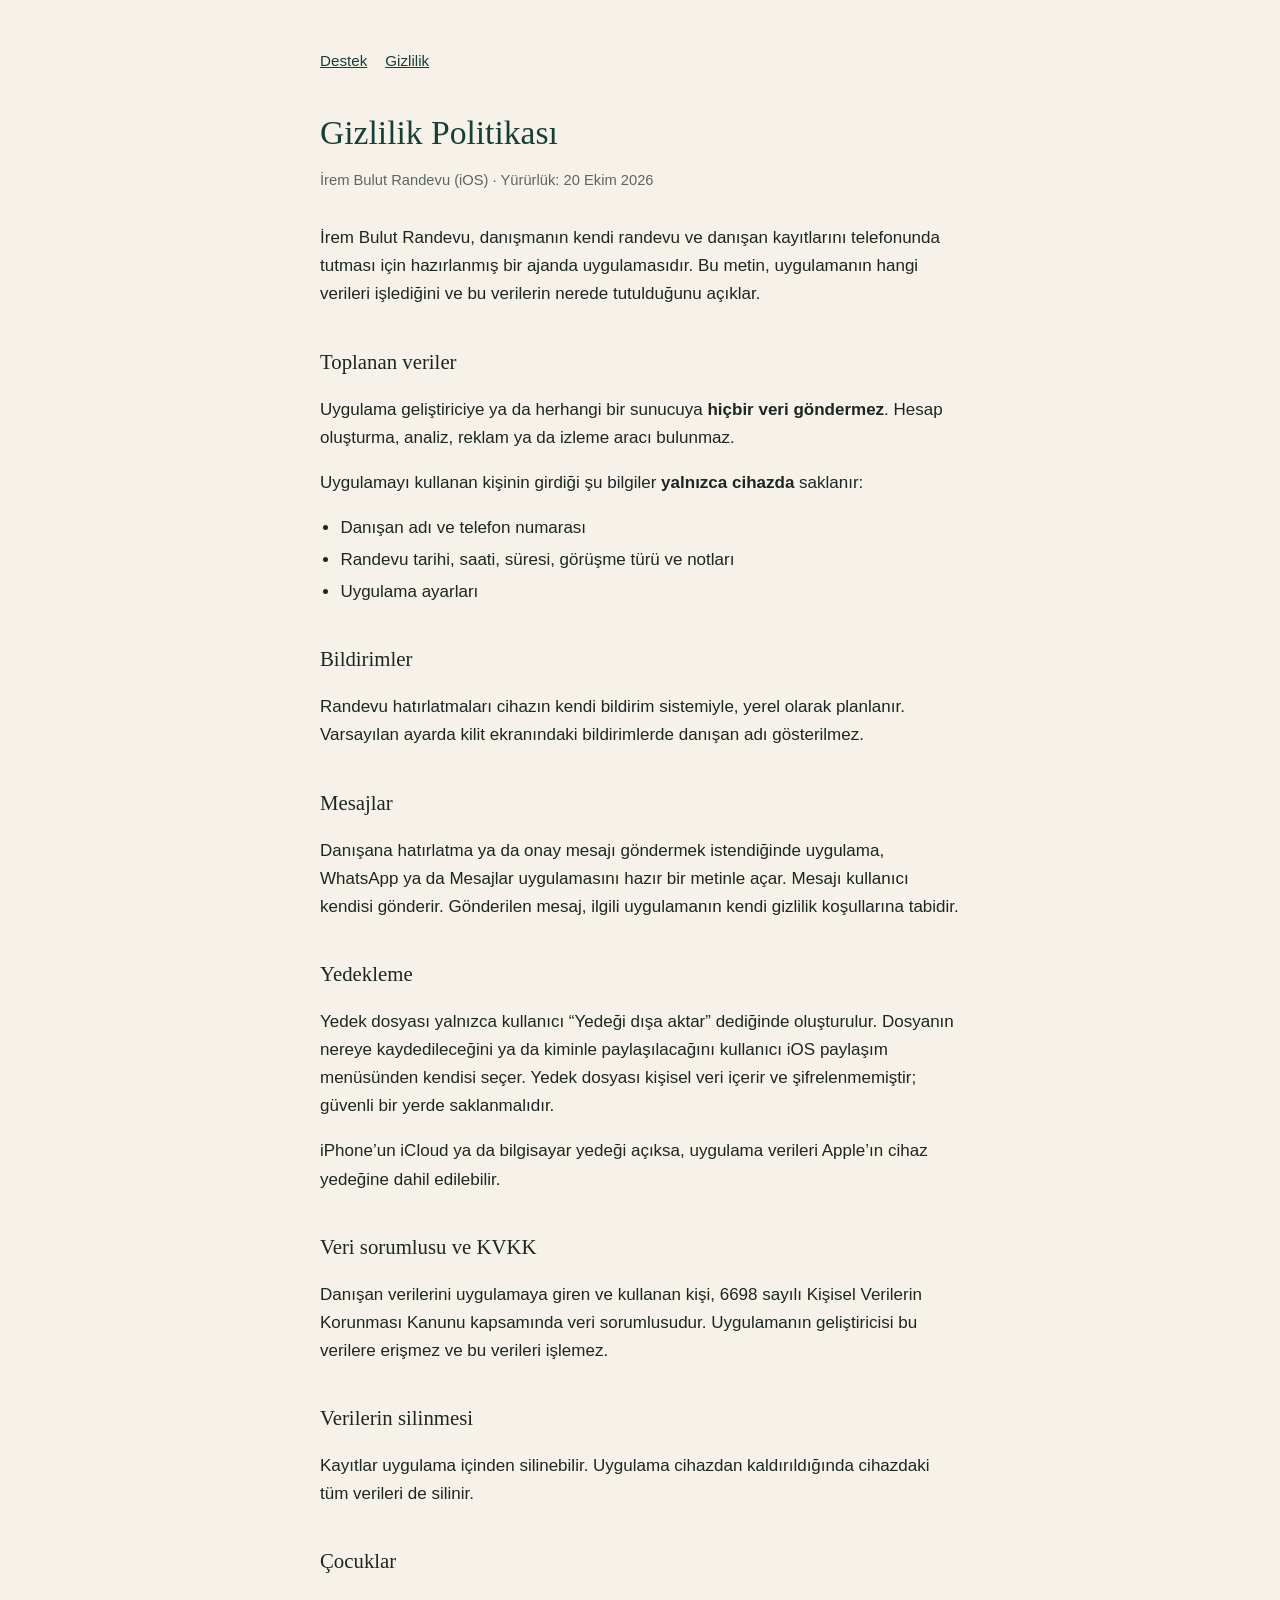
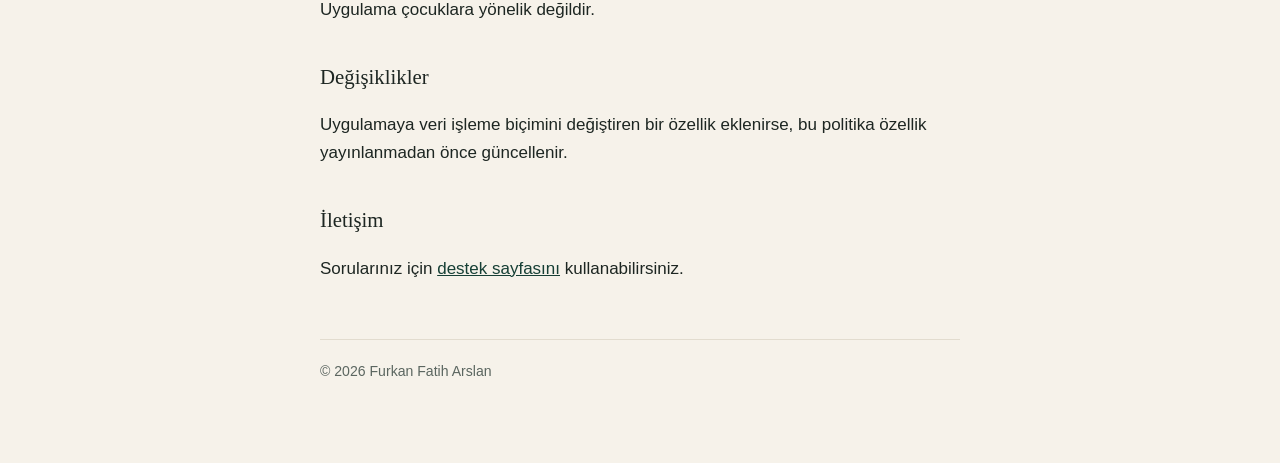
==== gizlilik.html @ be0d7b0c "docs: destek ve gizlilik sayfaları" ====
<!doctype html>
<html lang="tr"><head><meta charset="utf-8"><meta name="viewport" content="width=device-width,initial-scale=1">
<title>Gizlilik Politikası · İrem Bulut Randevu</title><link rel="stylesheet" href="style.css"></head>
<body><main>
<nav><a href="./">Destek</a><a href="gizlilik.html">Gizlilik</a></nav>
<h1>Gizlilik Politikası</h1>
<p class="meta">İrem Bulut Randevu (iOS) · Yürürlük: 20 Ekim 2026</p>

<p>İrem Bulut Randevu, danışmanın kendi randevu ve danışan kayıtlarını telefonunda tutması için hazırlanmış bir ajanda uygulamasıdır. Bu metin, uygulamanın hangi verileri işlediğini ve bu verilerin nerede tutulduğunu açıklar.</p>

<h2>Toplanan veriler</h2>
<p>Uygulama geliştiriciye ya da herhangi bir sunucuya <strong>hiçbir veri göndermez</strong>. Hesap oluşturma, analiz, reklam ya da izleme aracı bulunmaz.</p>
<p>Uygulamayı kullanan kişinin girdiği şu bilgiler <strong>yalnızca cihazda</strong> saklanır:</p>
<ul>
<li>Danışan adı ve telefon numarası</li>
<li>Randevu tarihi, saati, süresi, görüşme türü ve notları</li>
<li>Uygulama ayarları</li>
</ul>

<h2>Bildirimler</h2>
<p>Randevu hatırlatmaları cihazın kendi bildirim sistemiyle, yerel olarak planlanır. Varsayılan ayarda kilit ekranındaki bildirimlerde danışan adı gösterilmez.</p>

<h2>Mesajlar</h2>
<p>Danışana hatırlatma ya da onay mesajı göndermek istendiğinde uygulama, WhatsApp ya da Mesajlar uygulamasını hazır bir metinle açar. Mesajı kullanıcı kendisi gönderir. Gönderilen mesaj, ilgili uygulamanın kendi gizlilik koşullarına tabidir.</p>

<h2>Yedekleme</h2>
<p>Yedek dosyası yalnızca kullanıcı “Yedeği dışa aktar” dediğinde oluşturulur. Dosyanın nereye kaydedileceğini ya da kiminle paylaşılacağını kullanıcı iOS paylaşım menüsünden kendisi seçer. Yedek dosyası kişisel veri içerir ve şifrelenmemiştir; güvenli bir yerde saklanmalıdır.</p>
<p>iPhone’un iCloud ya da bilgisayar yedeği açıksa, uygulama verileri Apple’ın cihaz yedeğine dahil edilebilir.</p>

<h2>Veri sorumlusu ve KVKK</h2>
<p>Danışan verilerini uygulamaya giren ve kullanan kişi, 6698 sayılı Kişisel Verilerin Korunması Kanunu kapsamında veri sorumlusudur. Uygulamanın geliştiricisi bu verilere erişmez ve bu verileri işlemez.</p>

<h2>Verilerin silinmesi</h2>
<p>Kayıtlar uygulama içinden silinebilir. Uygulama cihazdan kaldırıldığında cihazdaki tüm verileri de silinir.</p>

<h2>Çocuklar</h2>
<p>Uygulama çocuklara yönelik değildir.</p>

<h2>Değişiklikler</h2>
<p>Uygulamaya veri işleme biçimini değiştiren bir özellik eklenirse, bu politika özellik yayınlanmadan önce güncellenir.</p>

<h2>İletişim</h2>
<p>Sorularınız için <a href="./">destek sayfasını</a> kullanabilirsiniz.</p>
<footer>© 2026 Furkan Fatih Arslan</footer>
</main></body></html>
---- style.css ----
:root{--bg:#F6F2EA;--ink:#1d2622;--muted:#5b6660;--accent:#163F35;--line:#e2dccf}
@media (prefers-color-scheme:dark){:root{--bg:#121816;--ink:#ece8df;--muted:#a3aca6;--accent:#8cc5b1;--line:#2a332f}}
*{box-sizing:border-box}body{margin:0;background:var(--bg);color:var(--ink);font:17px/1.65 -apple-system,BlinkMacSystemFont,"Segoe UI",Roboto,sans-serif}
main{max-width:680px;margin:0 auto;padding:48px 20px 80px}
h1{font-family:Georgia,"Times New Roman",serif;font-weight:500;font-size:2.1rem;line-height:1.2;margin:0 0 6px;color:var(--accent)}
h2{font-family:Georgia,serif;font-weight:500;font-size:1.3rem;margin:36px 0 8px}
.meta{color:var(--muted);font-size:.92rem;margin-bottom:32px}
a{color:var(--accent)}nav{display:flex;gap:18px;margin-bottom:40px;font-size:.95rem}
ul{padding-left:1.2em}li{margin:4px 0}
footer{margin-top:56px;padding-top:20px;border-top:1px solid var(--line);color:var(--muted);font-size:.88rem}
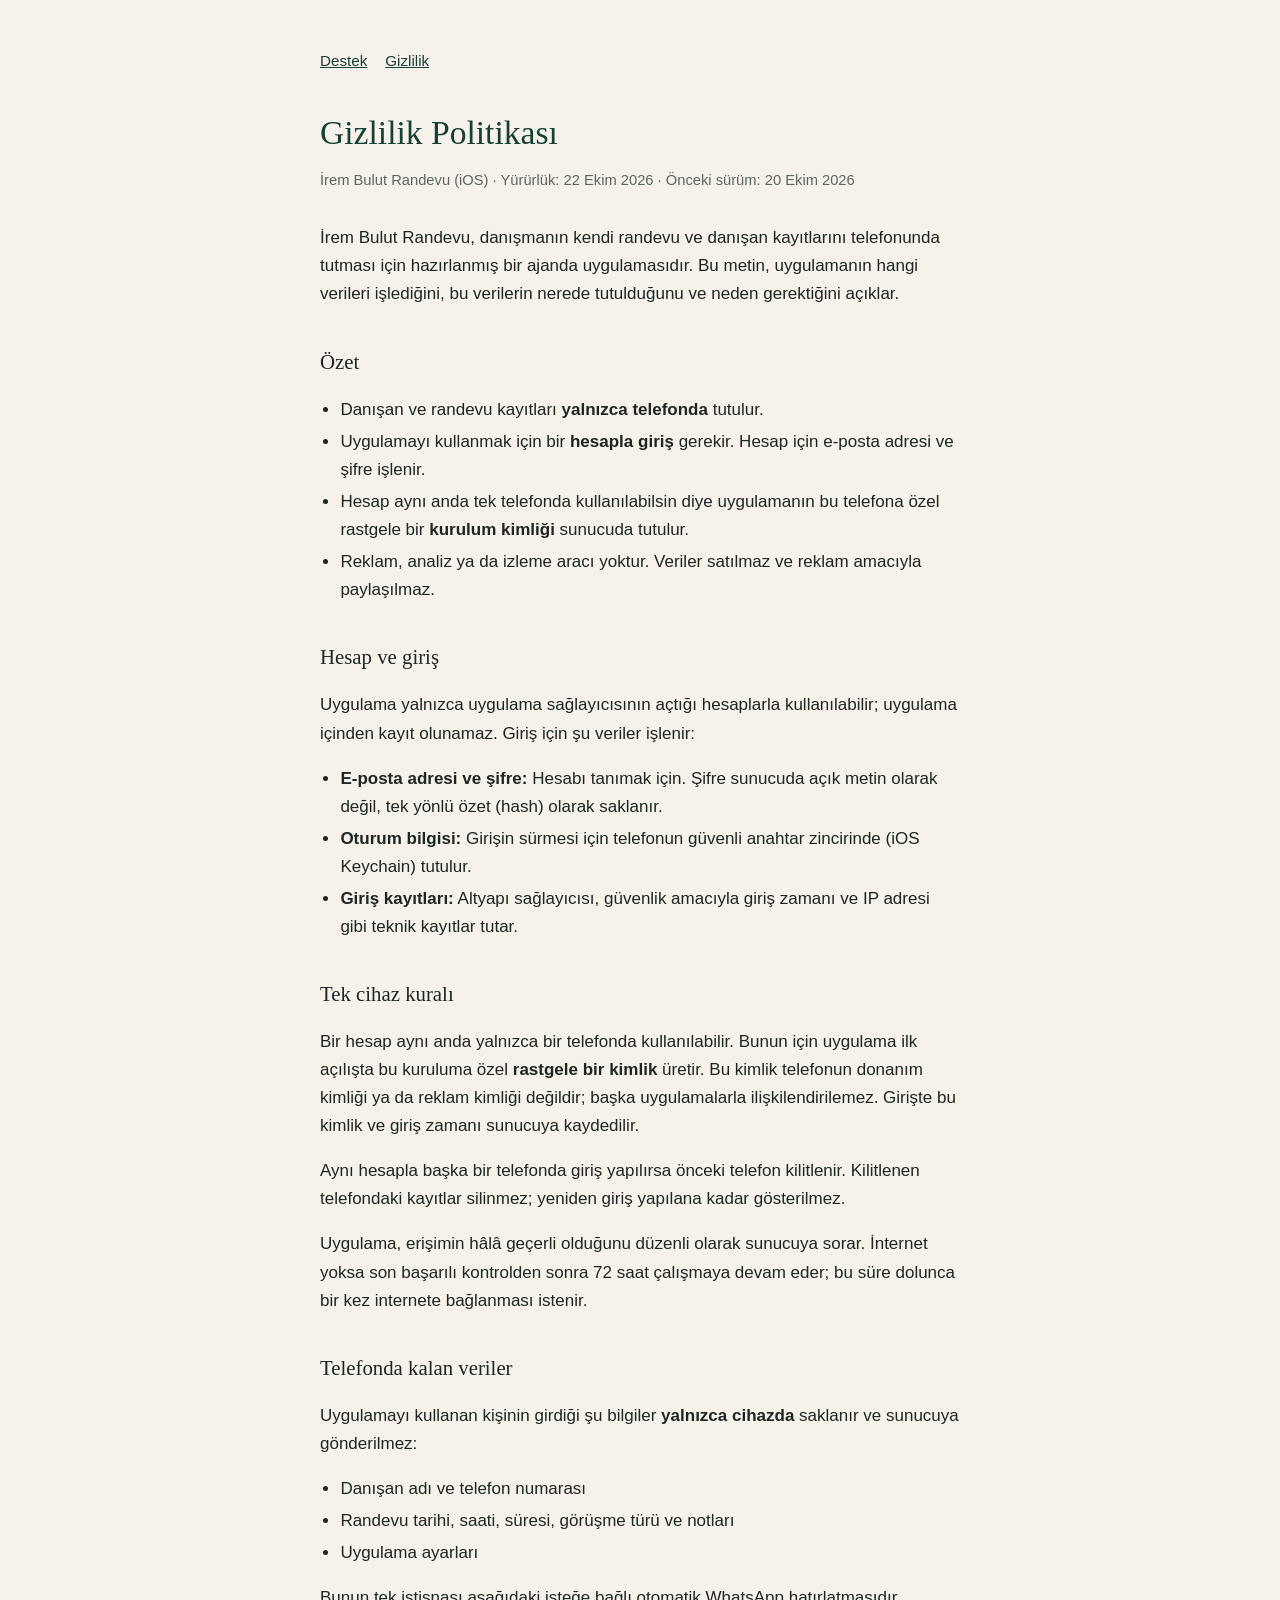
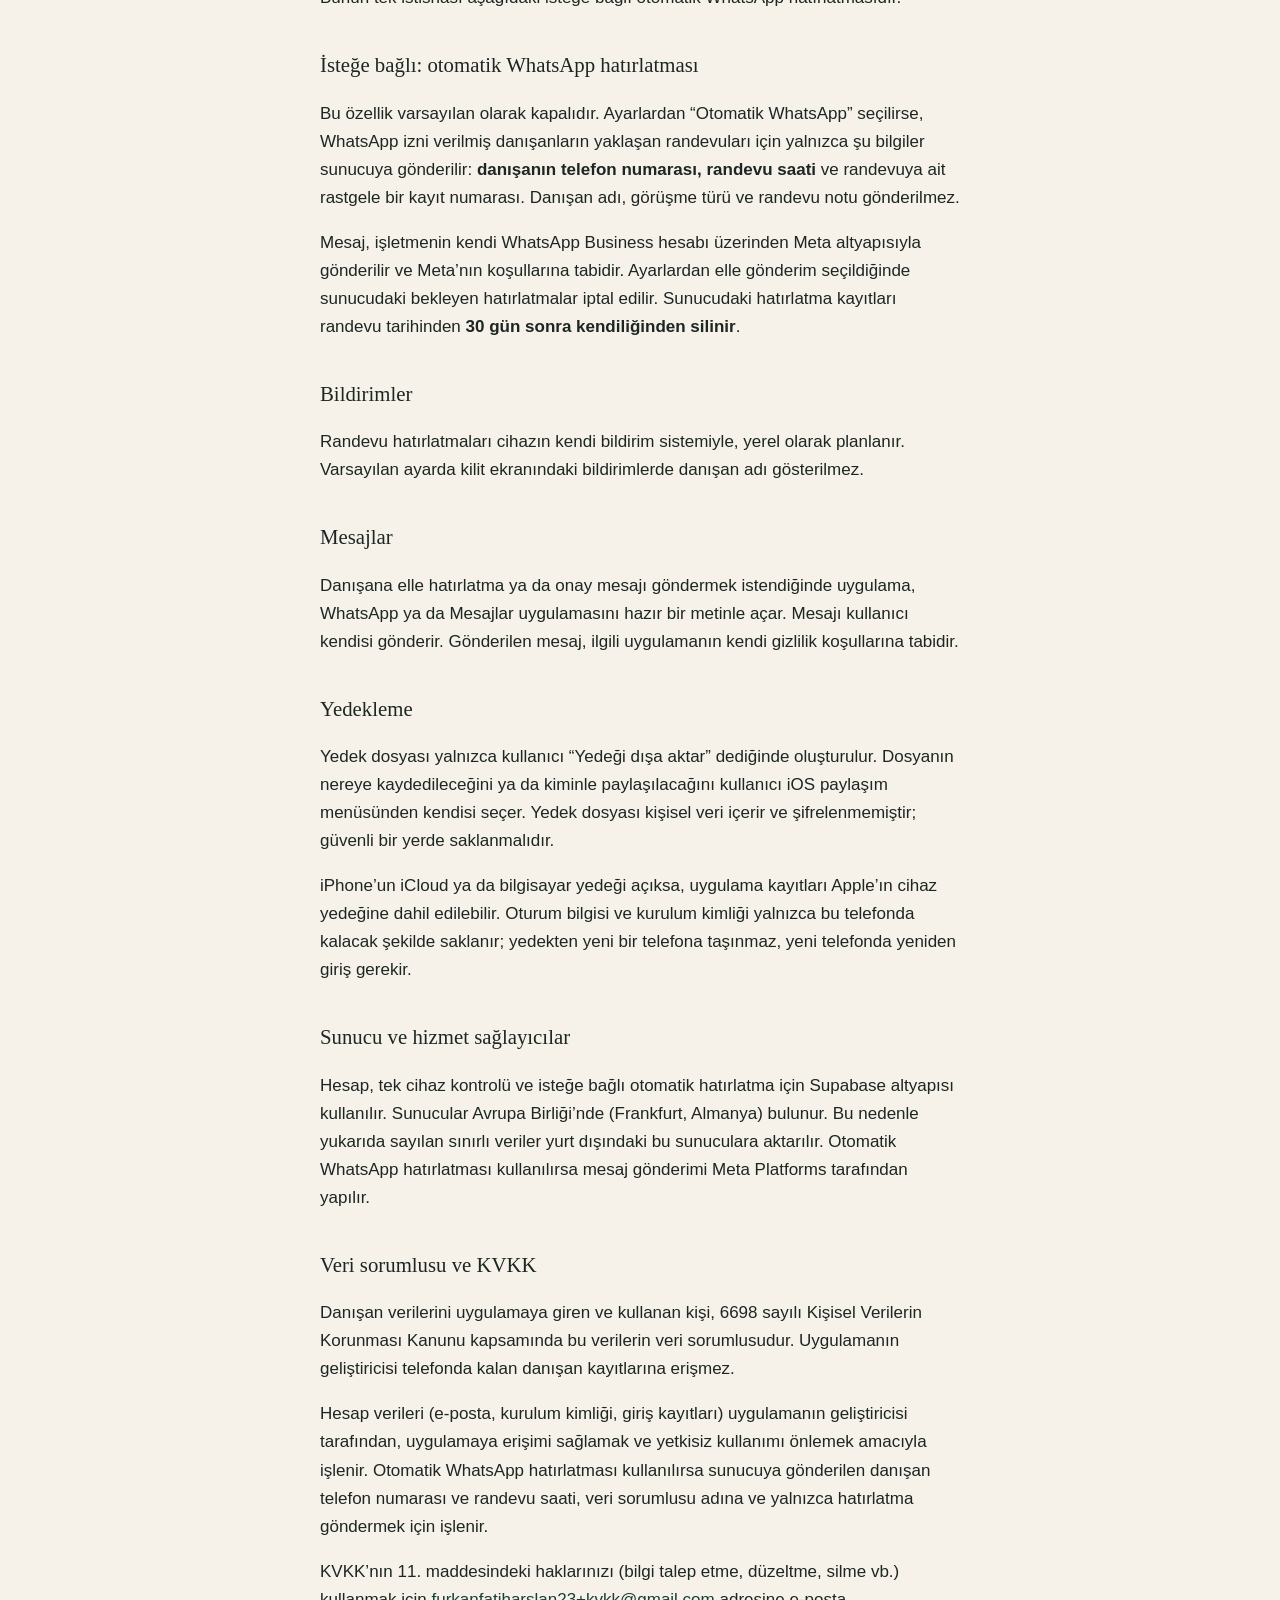
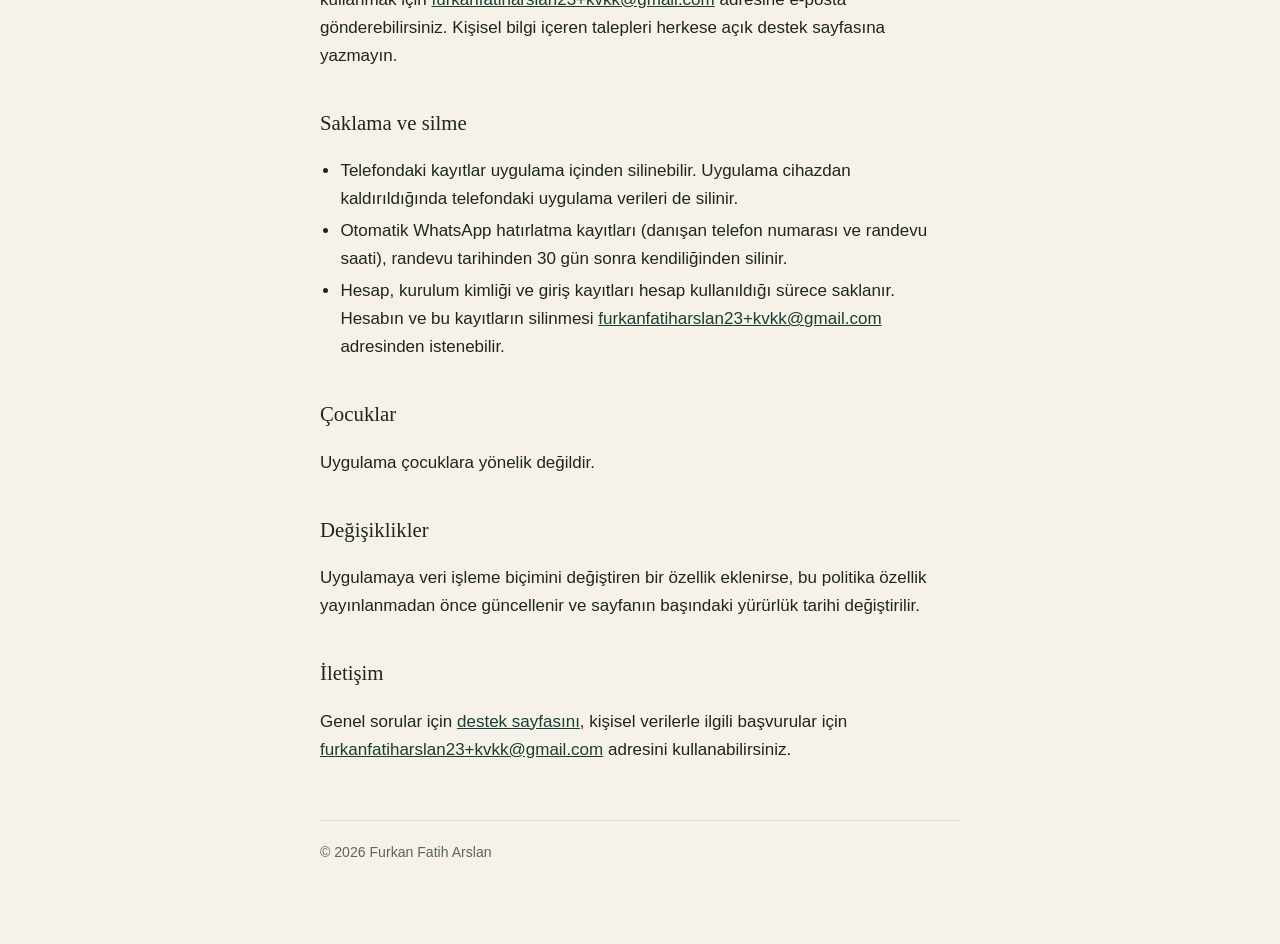
==== commit 0512797a: "docs: gizlilik politikası — zorunlu giriş, tek cihaz, otomatik WhatsApp, 30 gün saklama, KVKK e-post" ====
--- a/gizlilik.html
+++ b/gizlilik.html
@@ -4,42 +4,76 @@
 <body><main>
 <nav><a href="./">Destek</a><a href="gizlilik.html">Gizlilik</a></nav>
 <h1>Gizlilik Politikası</h1>
-<p class="meta">İrem Bulut Randevu (iOS) · Yürürlük: 20 Ekim 2026</p>
+<p class="meta">İrem Bulut Randevu (iOS) · Yürürlük: 22 Ekim 2026 · Önceki sürüm: 20 Ekim 2026</p>
 
-<p>İrem Bulut Randevu, danışmanın kendi randevu ve danışan kayıtlarını telefonunda tutması için hazırlanmış bir ajanda uygulamasıdır. Bu metin, uygulamanın hangi verileri işlediğini ve bu verilerin nerede tutulduğunu açıklar.</p>
+<p>İrem Bulut Randevu, danışmanın kendi randevu ve danışan kayıtlarını telefonunda tutması için hazırlanmış bir ajanda uygulamasıdır. Bu metin, uygulamanın hangi verileri işlediğini, bu verilerin nerede tutulduğunu ve neden gerektiğini açıklar.</p>
 
-<h2>Toplanan veriler</h2>
-<p>Uygulama geliştiriciye ya da herhangi bir sunucuya <strong>hiçbir veri göndermez</strong>. Hesap oluşturma, analiz, reklam ya da izleme aracı bulunmaz.</p>
-<p>Uygulamayı kullanan kişinin girdiği şu bilgiler <strong>yalnızca cihazda</strong> saklanır:</p>
+<h2>Özet</h2>
+<ul>
+<li>Danışan ve randevu kayıtları <strong>yalnızca telefonda</strong> tutulur.</li>
+<li>Uygulamayı kullanmak için bir <strong>hesapla giriş</strong> gerekir. Hesap için e-posta adresi ve şifre işlenir.</li>
+<li>Hesap aynı anda tek telefonda kullanılabilsin diye uygulamanın bu telefona özel rastgele bir <strong>kurulum kimliği</strong> sunucuda tutulur.</li>
+<li>Reklam, analiz ya da izleme aracı yoktur. Veriler satılmaz ve reklam amacıyla paylaşılmaz.</li>
+</ul>
+
+<h2>Hesap ve giriş</h2>
+<p>Uygulama yalnızca uygulama sağlayıcısının açtığı hesaplarla kullanılabilir; uygulama içinden kayıt olunamaz. Giriş için şu veriler işlenir:</p>
+<ul>
+<li><strong>E-posta adresi ve şifre:</strong> Hesabı tanımak için. Şifre sunucuda açık metin olarak değil, tek yönlü özet (hash) olarak saklanır.</li>
+<li><strong>Oturum bilgisi:</strong> Girişin sürmesi için telefonun güvenli anahtar zincirinde (iOS Keychain) tutulur.</li>
+<li><strong>Giriş kayıtları:</strong> Altyapı sağlayıcısı, güvenlik amacıyla giriş zamanı ve IP adresi gibi teknik kayıtlar tutar.</li>
+</ul>
+
+<h2>Tek cihaz kuralı</h2>
+<p>Bir hesap aynı anda yalnızca bir telefonda kullanılabilir. Bunun için uygulama ilk açılışta bu kuruluma özel <strong>rastgele bir kimlik</strong> üretir. Bu kimlik telefonun donanım kimliği ya da reklam kimliği değildir; başka uygulamalarla ilişkilendirilemez. Girişte bu kimlik ve giriş zamanı sunucuya kaydedilir.</p>
+<p>Aynı hesapla başka bir telefonda giriş yapılırsa önceki telefon kilitlenir. Kilitlenen telefondaki kayıtlar silinmez; yeniden giriş yapılana kadar gösterilmez.</p>
+<p>Uygulama, erişimin hâlâ geçerli olduğunu düzenli olarak sunucuya sorar. İnternet yoksa son başarılı kontrolden sonra 72 saat çalışmaya devam eder; bu süre dolunca bir kez internete bağlanması istenir.</p>
+
+<h2>Telefonda kalan veriler</h2>
+<p>Uygulamayı kullanan kişinin girdiği şu bilgiler <strong>yalnızca cihazda</strong> saklanır ve sunucuya gönderilmez:</p>
 <ul>
 <li>Danışan adı ve telefon numarası</li>
 <li>Randevu tarihi, saati, süresi, görüşme türü ve notları</li>
 <li>Uygulama ayarları</li>
 </ul>
+<p>Bunun tek istisnası aşağıdaki isteğe bağlı otomatik WhatsApp hatırlatmasıdır.</p>
+
+<h2>İsteğe bağlı: otomatik WhatsApp hatırlatması</h2>
+<p>Bu özellik varsayılan olarak kapalıdır. Ayarlardan “Otomatik WhatsApp” seçilirse, WhatsApp izni verilmiş danışanların yaklaşan randevuları için yalnızca şu bilgiler sunucuya gönderilir: <strong>danışanın telefon numarası, randevu saati</strong> ve randevuya ait rastgele bir kayıt numarası. Danışan adı, görüşme türü ve randevu notu gönderilmez.</p>
+<p>Mesaj, işletmenin kendi WhatsApp Business hesabı üzerinden Meta altyapısıyla gönderilir ve Meta’nın koşullarına tabidir. Ayarlardan elle gönderim seçildiğinde sunucudaki bekleyen hatırlatmalar iptal edilir. Sunucudaki hatırlatma kayıtları randevu tarihinden <strong>30 gün sonra kendiliğinden silinir</strong>.</p>
 
 <h2>Bildirimler</h2>
 <p>Randevu hatırlatmaları cihazın kendi bildirim sistemiyle, yerel olarak planlanır. Varsayılan ayarda kilit ekranındaki bildirimlerde danışan adı gösterilmez.</p>
 
 <h2>Mesajlar</h2>
-<p>Danışana hatırlatma ya da onay mesajı göndermek istendiğinde uygulama, WhatsApp ya da Mesajlar uygulamasını hazır bir metinle açar. Mesajı kullanıcı kendisi gönderir. Gönderilen mesaj, ilgili uygulamanın kendi gizlilik koşullarına tabidir.</p>
+<p>Danışana elle hatırlatma ya da onay mesajı göndermek istendiğinde uygulama, WhatsApp ya da Mesajlar uygulamasını hazır bir metinle açar. Mesajı kullanıcı kendisi gönderir. Gönderilen mesaj, ilgili uygulamanın kendi gizlilik koşullarına tabidir.</p>
 
 <h2>Yedekleme</h2>
 <p>Yedek dosyası yalnızca kullanıcı “Yedeği dışa aktar” dediğinde oluşturulur. Dosyanın nereye kaydedileceğini ya da kiminle paylaşılacağını kullanıcı iOS paylaşım menüsünden kendisi seçer. Yedek dosyası kişisel veri içerir ve şifrelenmemiştir; güvenli bir yerde saklanmalıdır.</p>
-<p>iPhone’un iCloud ya da bilgisayar yedeği açıksa, uygulama verileri Apple’ın cihaz yedeğine dahil edilebilir.</p>
+<p>iPhone’un iCloud ya da bilgisayar yedeği açıksa, uygulama kayıtları Apple’ın cihaz yedeğine dahil edilebilir. Oturum bilgisi ve kurulum kimliği yalnızca bu telefonda kalacak şekilde saklanır; yedekten yeni bir telefona taşınmaz, yeni telefonda yeniden giriş gerekir.</p>
+
+<h2>Sunucu ve hizmet sağlayıcılar</h2>
+<p>Hesap, tek cihaz kontrolü ve isteğe bağlı otomatik hatırlatma için Supabase altyapısı kullanılır. Sunucular Avrupa Birliği’nde (Frankfurt, Almanya) bulunur. Bu nedenle yukarıda sayılan sınırlı veriler yurt dışındaki bu sunuculara aktarılır. Otomatik WhatsApp hatırlatması kullanılırsa mesaj gönderimi Meta Platforms tarafından yapılır.</p>
 
 <h2>Veri sorumlusu ve KVKK</h2>
-<p>Danışan verilerini uygulamaya giren ve kullanan kişi, 6698 sayılı Kişisel Verilerin Korunması Kanunu kapsamında veri sorumlusudur. Uygulamanın geliştiricisi bu verilere erişmez ve bu verileri işlemez.</p>
+<p>Danışan verilerini uygulamaya giren ve kullanan kişi, 6698 sayılı Kişisel Verilerin Korunması Kanunu kapsamında bu verilerin veri sorumlusudur. Uygulamanın geliştiricisi telefonda kalan danışan kayıtlarına erişmez.</p>
+<p>Hesap verileri (e-posta, kurulum kimliği, giriş kayıtları) uygulamanın geliştiricisi tarafından, uygulamaya erişimi sağlamak ve yetkisiz kullanımı önlemek amacıyla işlenir. Otomatik WhatsApp hatırlatması kullanılırsa sunucuya gönderilen danışan telefon numarası ve randevu saati, veri sorumlusu adına ve yalnızca hatırlatma göndermek için işlenir.</p>
+<p>KVKK’nın 11. maddesindeki haklarınızı (bilgi talep etme, düzeltme, silme vb.) kullanmak için <a href="mailto:furkanfatiharslan23+kvkk@gmail.com">furkanfatiharslan23+kvkk@gmail.com</a> adresine e-posta gönderebilirsiniz. Kişisel bilgi içeren talepleri herkese açık destek sayfasına yazmayın.</p>
 
-<h2>Verilerin silinmesi</h2>
-<p>Kayıtlar uygulama içinden silinebilir. Uygulama cihazdan kaldırıldığında cihazdaki tüm verileri de silinir.</p>
+<h2>Saklama ve silme</h2>
+<ul>
+<li>Telefondaki kayıtlar uygulama içinden silinebilir. Uygulama cihazdan kaldırıldığında telefondaki uygulama verileri de silinir.</li>
+<li>Otomatik WhatsApp hatırlatma kayıtları (danışan telefon numarası ve randevu saati), randevu tarihinden 30 gün sonra kendiliğinden silinir.</li>
+<li>Hesap, kurulum kimliği ve giriş kayıtları hesap kullanıldığı sürece saklanır. Hesabın ve bu kayıtların silinmesi <a href="mailto:furkanfatiharslan23+kvkk@gmail.com">furkanfatiharslan23+kvkk@gmail.com</a> adresinden istenebilir.</li>
+</ul>
 
 <h2>Çocuklar</h2>
 <p>Uygulama çocuklara yönelik değildir.</p>
 
 <h2>Değişiklikler</h2>
-<p>Uygulamaya veri işleme biçimini değiştiren bir özellik eklenirse, bu politika özellik yayınlanmadan önce güncellenir.</p>
+<p>Uygulamaya veri işleme biçimini değiştiren bir özellik eklenirse, bu politika özellik yayınlanmadan önce güncellenir ve sayfanın başındaki yürürlük tarihi değiştirilir.</p>
 
 <h2>İletişim</h2>
-<p>Sorularınız için <a href="./">destek sayfasını</a> kullanabilirsiniz.</p>
+<p>Genel sorular için <a href="./">destek sayfasını</a>, kişisel verilerle ilgili başvurular için <a href="mailto:furkanfatiharslan23+kvkk@gmail.com">furkanfatiharslan23+kvkk@gmail.com</a> adresini kullanabilirsiniz.</p>
 <footer>© 2026 Furkan Fatih Arslan</footer>
 </main></body></html>
